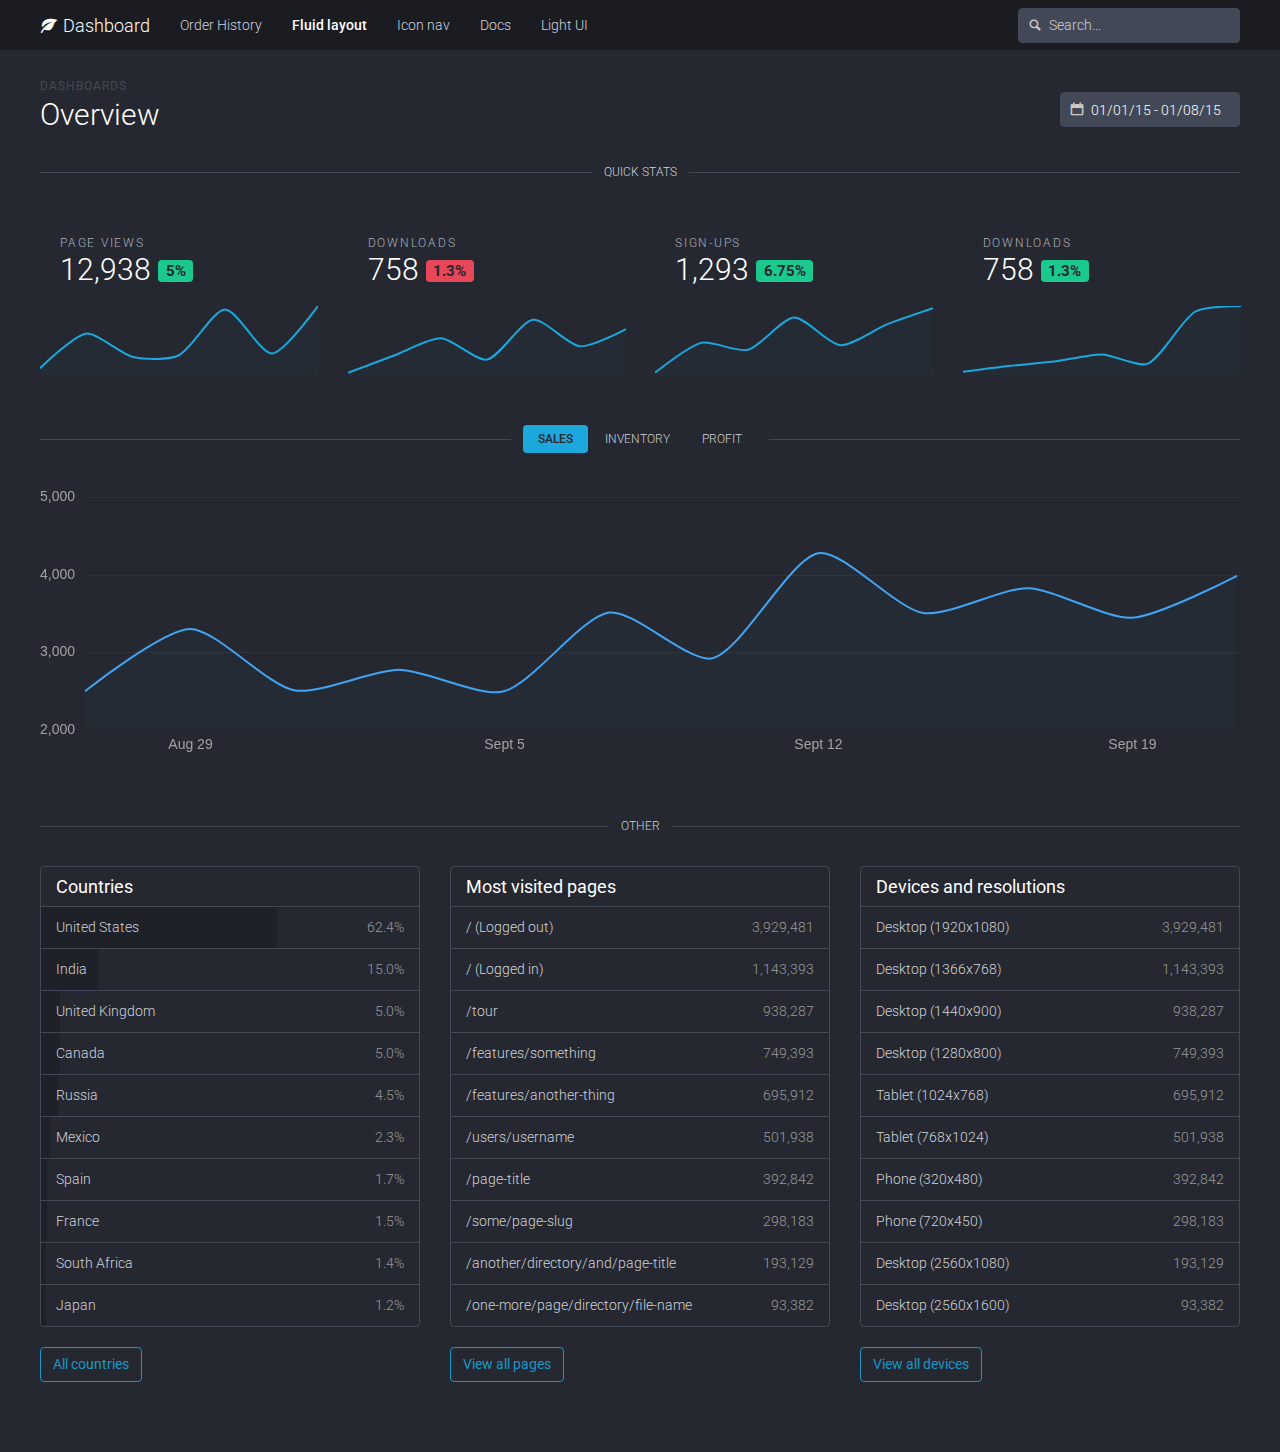
==== fluid/index.html @ c975b9bb "Basic theme files." ====
<!DOCTYPE html>
<html lang="en">
  <head>
    <meta charset="utf-8">
    <meta http-equiv="X-UA-Compatible" content="IE=edge">
    <meta name="viewport" content="width=device-width, initial-scale=1">
    <meta name="description" content="">
    <meta name="keywords" content="">
    <meta name="author" content="">

    <title>
      
        Fluid &middot; 
      
    </title>

    <link href="http://fonts.googleapis.com/css?family=Roboto:300,400,500,700,400italic" rel="stylesheet">
    
      <link href="../assets/css/toolkit-inverse.css" rel="stylesheet">
    
    
    <link href="../assets/css/application.css" rel="stylesheet">

    <style>
      /* note: this is a hack for ios iframe for bootstrap themes shopify page */
      /* this chunk of css is not part of the toolkit :) */
      body {
        width: 1px;
        min-width: 100%;
        *width: 100%;
      }
    </style>
  </head>


<body class="with-top-navbar">
  <nav class="navbar navbar-inverse navbar-fixed-top">
    <div class="container-fluid container-fluid-spacious">
      <div class="navbar-header">
        <button type="button" class="navbar-toggle collapsed" data-toggle="collapse" data-target="#navbar" aria-expanded="false" aria-controls="navbar">
          <span class="sr-only">Toggle navigation</span>
          <span class="icon-bar"></span>
          <span class="icon-bar"></span>
          <span class="icon-bar"></span>
        </button>
        <a class="navbar-brand navbar-brand-emphasized" href="../index.html">
          <span class="icon icon-leaf navbar-brand-icon"></span>
          Dashboard
        </a>
      </div>
      <div id="navbar" class="navbar-collapse collapse">
        <ul class="nav navbar-nav">
          <li >
            <a href="../order-history/index.html">Order History</a>
          </li>
          <li class="active">
            <a href="../fluid/index.html">Fluid layout</a>
          </li>
          <li >
            <a href="../icon-nav/index.html">Icon nav</a>
          </li>
          <li >
            <a href="../docs/index.html">
              Docs
            </a>
          </li>
          <li >
            <a href="../light/index.html">Light UI</a>
          </li>
        </ul>
        <form class="form-inline navbar-form navbar-right">
          <div class="input-with-icon">
            <input class="form-control" type="text" placeholder="Search...">
            <span class="icon icon-magnifying-glass"></span>
          </div>
        </form>
      </div>
    </div>
  </nav>

  <div class="container-fluid container-fluid-spacious">
    <div class="dashhead m-t-md">
  <div class="dashhead-titles">
    <h6 class="dashhead-subtitle">Dashboards</h6>
    <h2 class="dashhead-title">Overview</h2>
  </div>

  <div class="btn-toolbar dashhead-toolbar">
    <div class="btn-toolbar-item input-with-icon">
      <input type="text" value="01/01/15 - 01/08/15" class="form-control" data-provide="datepicker">
      <span class="icon icon-calendar"></span>
    </div>
  </div>
</div>

<div class="hr-divider m-t m-b-md">
  <h3 class="hr-divider-content hr-divider-heading">Quick stats</h3>
</div>
<div class="row statcards">
  <div class="col-sm-6 col-md-3 m-b">
    <div class="statcard">
      <div class="p-a">
        <span class="statcard-desc">Page views</span>
        <h2 class="statcard-number">
          12,938
          <small class="label label-success">5%</small>
        </h2>
      </div>
      <canvas id="sparkline1" width="378" height="94" class="sparkline" data-chart="spark-line" data-value="[{strokeColor: '#1ca8dd', fillColor:'rgba(28,168,221,.03)', data:[28,68,41,43,96,45,100]}]" data-labels="['a', 'b','c','d','e','f','g']" style="width: 189px; height: 47px;"></canvas>
    </div>
  </div>
  <div class="col-sm-6 col-md-3 m-b">
    <div class="statcard">
      <div class="p-a">
        <span class="statcard-desc">Downloads</span>
        <h2 class="statcard-number">
          758
          <small class="label label-danger">1.3%</small>
        </h2>
      </div>
      <canvas id="sparkline1" width="378" height="94" class="sparkline" data-chart="spark-line" data-value="[{strokeColor: '#1ca8dd', fillColor:'rgba(28,168,221,.03)', data:[4,34,64,27,96,50,80]}]" data-labels="['a', 'b','c','d','e','f','g']" style="width: 189px; height: 47px;"></canvas>
    </div>
  </div>
  <div class="col-sm-6 col-md-3 m-b">
    <div class="statcard">
      <div class="p-a">
        <span class="statcard-desc">Sign-ups</span>
        <h2 class="statcard-number">
          1,293
          <small class="label label-success">6.75%</small>
        </h2>
      </div>
      <canvas id="sparkline1" width="378" height="94" class="sparkline" data-chart="spark-line" data-value="[{strokeColor: '#1ca8dd', fillColor:'rgba(28,168,221,.03)', data:[12,38,32,60,36,54,68]}]" data-labels="['a', 'b','c','d','e','f','g']" style="width: 189px; height: 47px;"></canvas>
    </div>
  </div>
  <div class="col-sm-6 col-md-3 m-b">
    <div class="statcard">
      <div class="p-a">
        <span class="statcard-desc">Downloads</span>
        <h2 class="statcard-number">
          758
          <small class="label label-success">1.3%</small>
        </h2>
      </div>
      <canvas id="sparkline1" width="378" height="94" class="sparkline" data-chart="spark-line" data-value="[{strokeColor: '#1ca8dd', fillColor:'rgba(28,168,221,.03)', data:[43,48,52,58,50,95,100]}]" data-labels="['a', 'b','c','d','e','f','g']" style="width: 189px; height: 47px;"></canvas>
    </div>
  </div>
</div>

<div class="hr-divider m-y-md">
  <ul class="nav nav-pills hr-divider-content hr-divider-nav" role="tablist">
    <li class="active" role="presentation">
      <a href="#sales" role="tab" data-toggle="tab" aria-controls="sales">Sales</a>
    </li>
    <li role="presentation">
      <a href="#inventory" role="tab" data-toggle="tab" aria-controls="inventory">Inventory</a>
    </li>
    <li role="presentation">
      <a href="#profit" role="tab" data-toggle="tab" aria-controls="profit">Profit</a>
    </li>
  </ul>
</div>

<div class="tab-content">
  <div role="tabpanel" class="tab-pane active" id="sales">
    <div class="ex-line-graphs">
       <canvas
        class="ex-line-graph"
        width="600" height="400"
        data-chart="line"
        data-scale-line-color="transparent"
        data-scale-grid-line-color="rgba(255,255,255,.05)"
        data-scale-font-color="#a2a2a2"
        data-labels="['','Aug 29','','','Sept 5','','','Sept 12','','','Sept 19','']"
        data-value="[{fillColor: 'rgba(28,168,221,.03)', data: [2500, 3300, 2512, 2775, 2498, 3512, 2925, 4275, 3507, 3825, 3445, 3985]}]">
      </canvas>
    </div>
  </div>

  <div role="tabpanel" class="tab-pane" id="inventory">
    <div class="ex-line-graphs">
      <canvas
        class="ex-line-graph"
        width="600" height="400"
        data-chart="bar"
        data-scale-line-color="transparent"
        data-scale-grid-line-color="rgba(255,255,255,.05)"
        data-scale-font-color="#a2a2a2"
        data-labels="['August','September','October','November','December','January','February']"
        data-value="[{ label: 'First dataset', data: [65, 59, 80, 81, 56, 55, 40] }, { label: 'Second dataset', data: [28, 48, 40, 19, 86, 27, 90] }]">
      </canvas>
    </div>
  </div>

  <div role="tabpanel" class="tab-pane" id="profit">
    <div class="row ex-graphs text-center">
      <div class="col-sm-4">
        <div class="c-w-lg m-x-auto">
          <canvas
            class="ex-graph"
            width="200" height="200"
            data-chart="doughnut"
            data-segment-stroke-color="#222"
            data-value="[{ value: 230, color: '#1ca8dd', label: 'Returning' }, { value: 130, color: '#1bc98e', label: 'New' }]">
          </canvas>
        </div>
        <strong class="text-muted">Traffic</strong>
        <h3>New vs Returning</h3>
      </div>
      <div class="col-sm-4">
        <div class="c-w-lg m-x-auto">
          <canvas
            class="ex-graph"
            width="200" height="200"
            data-chart="doughnut"
            data-segment-stroke-color="#222"
            data-value="[{ value: 330, color: '#1ca8dd', label: 'Recurring' }, { value: 30, color: '#1bc98e', label: 'New' }]">
          </canvas>
        </div>
        <strong class="text-muted">Revenue</strong>
        <h3>New vs Recurring</h3>
      </div>
      <div class="col-sm-4">
        <div class="c-w-lg m-x-auto">
          <canvas
            class="ex-graph"
            width="200" height="200"
            data-chart="doughnut"
            data-segment-stroke-color="#222"
            data-value="[{ value: 100, color: '#42a5f5', label: 'Referrals' }, { value: 260, color: '#1bc98e', label: 'Direct' }]">
          </canvas>
        </div>
        <strong class="text-muted">Traffic</strong>
        <h3>Direct vs Referrals</h3>
      </div>
    </div>
  </div>
</div>

<div class="hr-divider m-t-lg m-b-md">
  <h3 class="hr-divider-content hr-divider-heading">Other</h3>
</div>

<div class="row">
  <div class="col-md-4 m-b">
    <div class="list-group">
      <h4 class="list-group-header">
        Countries
      </h4>
      
        <a class="list-group-item" href="#">
          <span class="list-group-progress" style="width: 62.4%;"></span>
          <span class="pull-right text-muted">62.4%</span>
          United States
        </a>
      
        <a class="list-group-item" href="#">
          <span class="list-group-progress" style="width: 15.0%;"></span>
          <span class="pull-right text-muted">15.0%</span>
          India
        </a>
      
        <a class="list-group-item" href="#">
          <span class="list-group-progress" style="width: 5.0%;"></span>
          <span class="pull-right text-muted">5.0%</span>
          United Kingdom
        </a>
      
        <a class="list-group-item" href="#">
          <span class="list-group-progress" style="width: 5.0%;"></span>
          <span class="pull-right text-muted">5.0%</span>
          Canada
        </a>
      
        <a class="list-group-item" href="#">
          <span class="list-group-progress" style="width: 4.5%;"></span>
          <span class="pull-right text-muted">4.5%</span>
          Russia
        </a>
      
        <a class="list-group-item" href="#">
          <span class="list-group-progress" style="width: 2.3%;"></span>
          <span class="pull-right text-muted">2.3%</span>
          Mexico
        </a>
      
        <a class="list-group-item" href="#">
          <span class="list-group-progress" style="width: 1.7%;"></span>
          <span class="pull-right text-muted">1.7%</span>
          Spain
        </a>
      
        <a class="list-group-item" href="#">
          <span class="list-group-progress" style="width: 1.5%;"></span>
          <span class="pull-right text-muted">1.5%</span>
          France
        </a>
      
        <a class="list-group-item" href="#">
          <span class="list-group-progress" style="width: 1.4%;"></span>
          <span class="pull-right text-muted">1.4%</span>
          South Africa
        </a>
      
        <a class="list-group-item" href="#">
          <span class="list-group-progress" style="width: 1.2%;"></span>
          <span class="pull-right text-muted">1.2%</span>
          Japan
        </a>
      
    </div>
    <a href="#" class="btn btn-primary-outline">All countries</a>
  </div>
  <div class="col-md-4 m-b">
    <div class="list-group">
      <h4 class="list-group-header">
        Most visited pages
      </h4>
      
        <a class="list-group-item" href="#">
          <span class="pull-right text-muted">3,929,481</span>
          / (Logged out)
        </a>
      
        <a class="list-group-item" href="#">
          <span class="pull-right text-muted">1,143,393</span>
          / (Logged in)
        </a>
      
        <a class="list-group-item" href="#">
          <span class="pull-right text-muted">938,287</span>
          /tour
        </a>
      
        <a class="list-group-item" href="#">
          <span class="pull-right text-muted">749,393</span>
          /features/something
        </a>
      
        <a class="list-group-item" href="#">
          <span class="pull-right text-muted">695,912</span>
          /features/another-thing
        </a>
      
        <a class="list-group-item" href="#">
          <span class="pull-right text-muted">501,938</span>
          /users/username
        </a>
      
        <a class="list-group-item" href="#">
          <span class="pull-right text-muted">392,842</span>
          /page-title
        </a>
      
        <a class="list-group-item" href="#">
          <span class="pull-right text-muted">298,183</span>
          /some/page-slug
        </a>
      
        <a class="list-group-item" href="#">
          <span class="pull-right text-muted">193,129</span>
          /another/directory/and/page-title
        </a>
      
        <a class="list-group-item" href="#">
          <span class="pull-right text-muted">93,382</span>
          /one-more/page/directory/file-name
        </a>
      
    </div>
    <a href="#" class="btn btn-primary-outline">View all pages</a>
  </div>
  <div class="col-md-4 m-b">
    <div class="list-group">
      <h4 class="list-group-header">
        Devices and resolutions
      </h4>
      
        <a class="list-group-item" href="#">
          <span class="pull-right text-muted">3,929,481</span>
          Desktop (1920x1080)
        </a>
      
        <a class="list-group-item" href="#">
          <span class="pull-right text-muted">1,143,393</span>
          Desktop (1366x768)
        </a>
      
        <a class="list-group-item" href="#">
          <span class="pull-right text-muted">938,287</span>
          Desktop (1440x900)
        </a>
      
        <a class="list-group-item" href="#">
          <span class="pull-right text-muted">749,393</span>
          Desktop (1280x800)
        </a>
      
        <a class="list-group-item" href="#">
          <span class="pull-right text-muted">695,912</span>
          Tablet (1024x768)
        </a>
      
        <a class="list-group-item" href="#">
          <span class="pull-right text-muted">501,938</span>
          Tablet (768x1024)
        </a>
      
        <a class="list-group-item" href="#">
          <span class="pull-right text-muted">392,842</span>
          Phone (320x480)
        </a>
      
        <a class="list-group-item" href="#">
          <span class="pull-right text-muted">298,183</span>
          Phone (720x450)
        </a>
      
        <a class="list-group-item" href="#">
          <span class="pull-right text-muted">193,129</span>
          Desktop (2560x1080)
        </a>
      
        <a class="list-group-item" href="#">
          <span class="pull-right text-muted">93,382</span>
          Desktop (2560x1600)
        </a>
      
    </div>
    <a href="#" class="btn btn-primary-outline">View all devices</a>
  </div>
</div>

  </div>

    <script src="../assets/js/jquery.min.js"></script>
    <script src="../assets/js/chart.js"></script>
    <script src="../assets/js/tablesorter.min.js"></script>
    <script src="../assets/js/toolkit.js"></script>
    <script src="../assets/js/application.js"></script>
    <script>
      // execute/clear BS loaders for docs
      $(function(){while(window.BS&&window.BS.loader&&window.BS.loader.length){(window.BS.loader.pop())()}})
    </script>
  </body>
</html>
---- assets/css/application.css ----
/* global body padding */
body {
  padding-top:    20px;
  padding-bottom: 20px;
}

@media (min-width: 768px) {
  body {
    padding-top:    50px;
    padding-bottom: 50px;
  }
}


/* global spacing overrides */
h1, h2, h3, h4, h5, h6,
.h1, .h2, .h3, .h4, .h5, .h6 {
  margin-top: 0;
}
hr {
  margin-top: 30px;
  margin-bottom: 30px;
}

.navbar-fixed-top,
.navbar-static-top {
  border-bottom: 0;
}
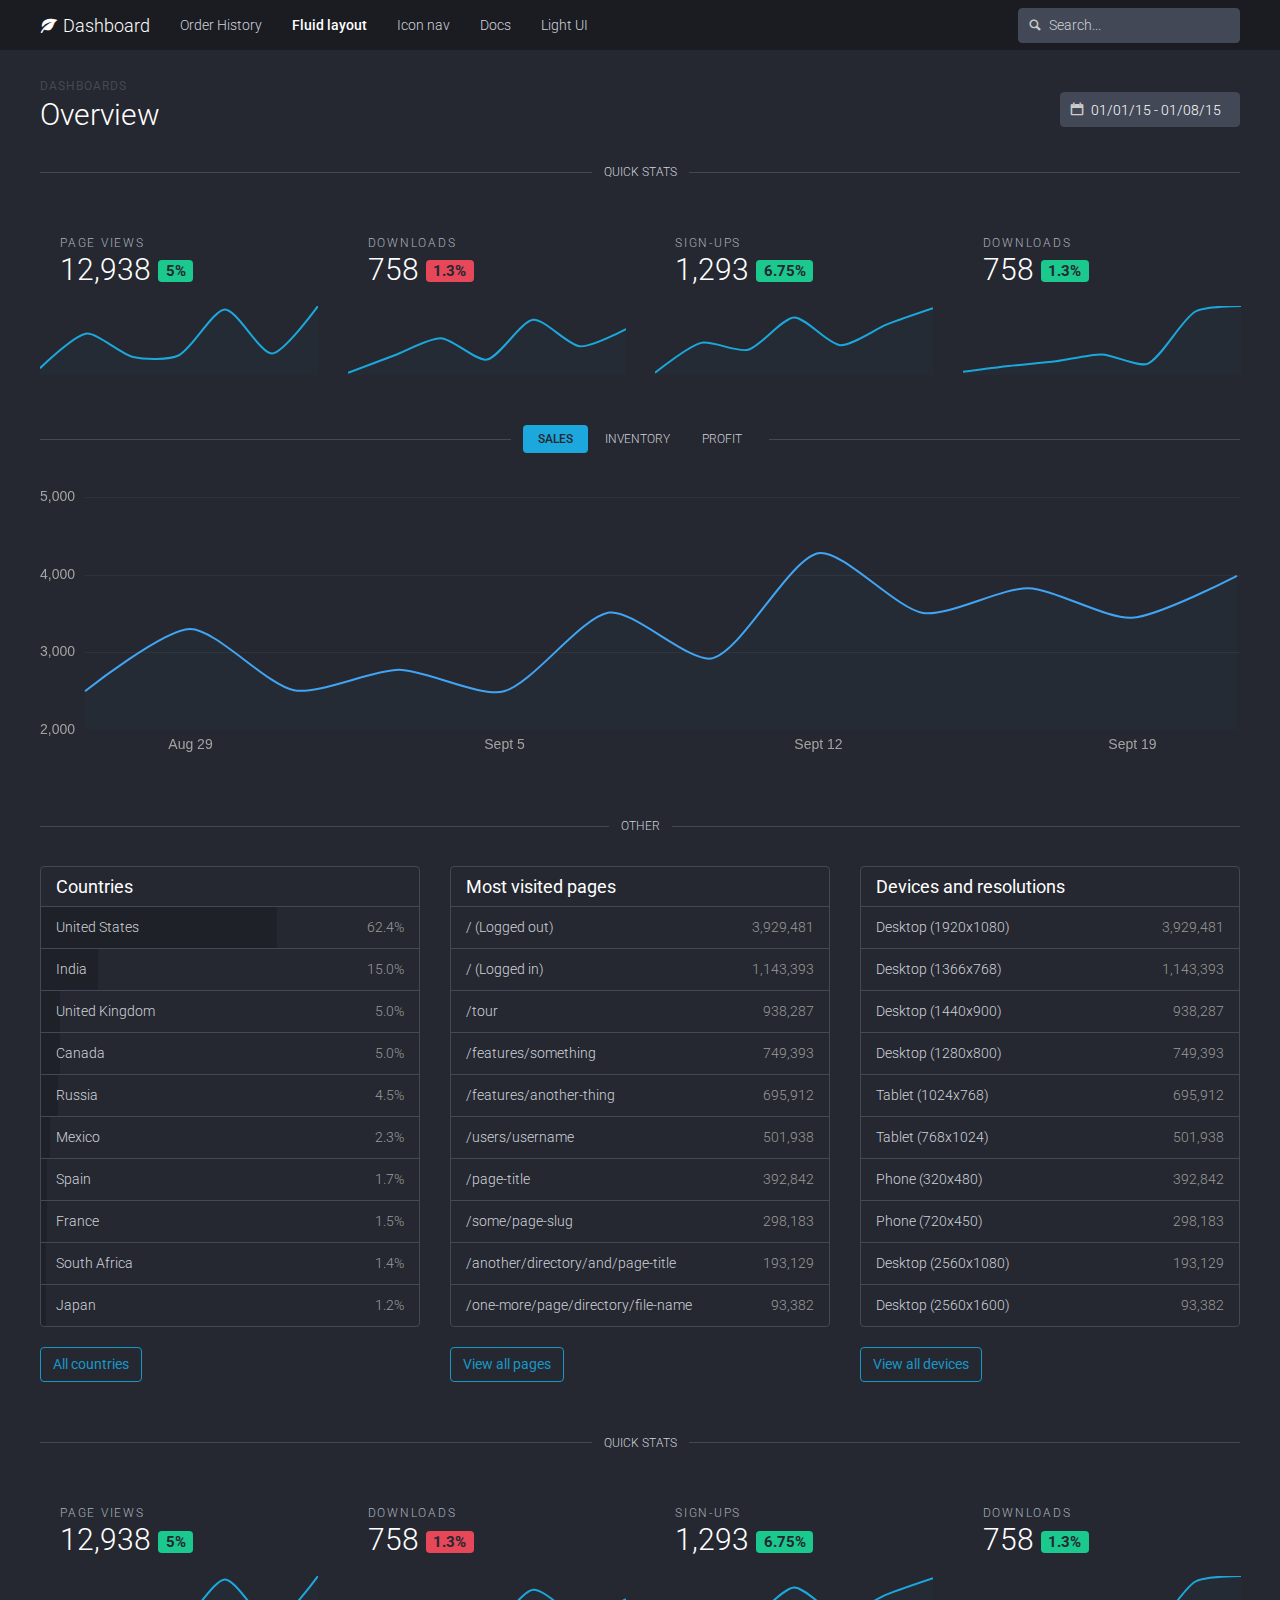
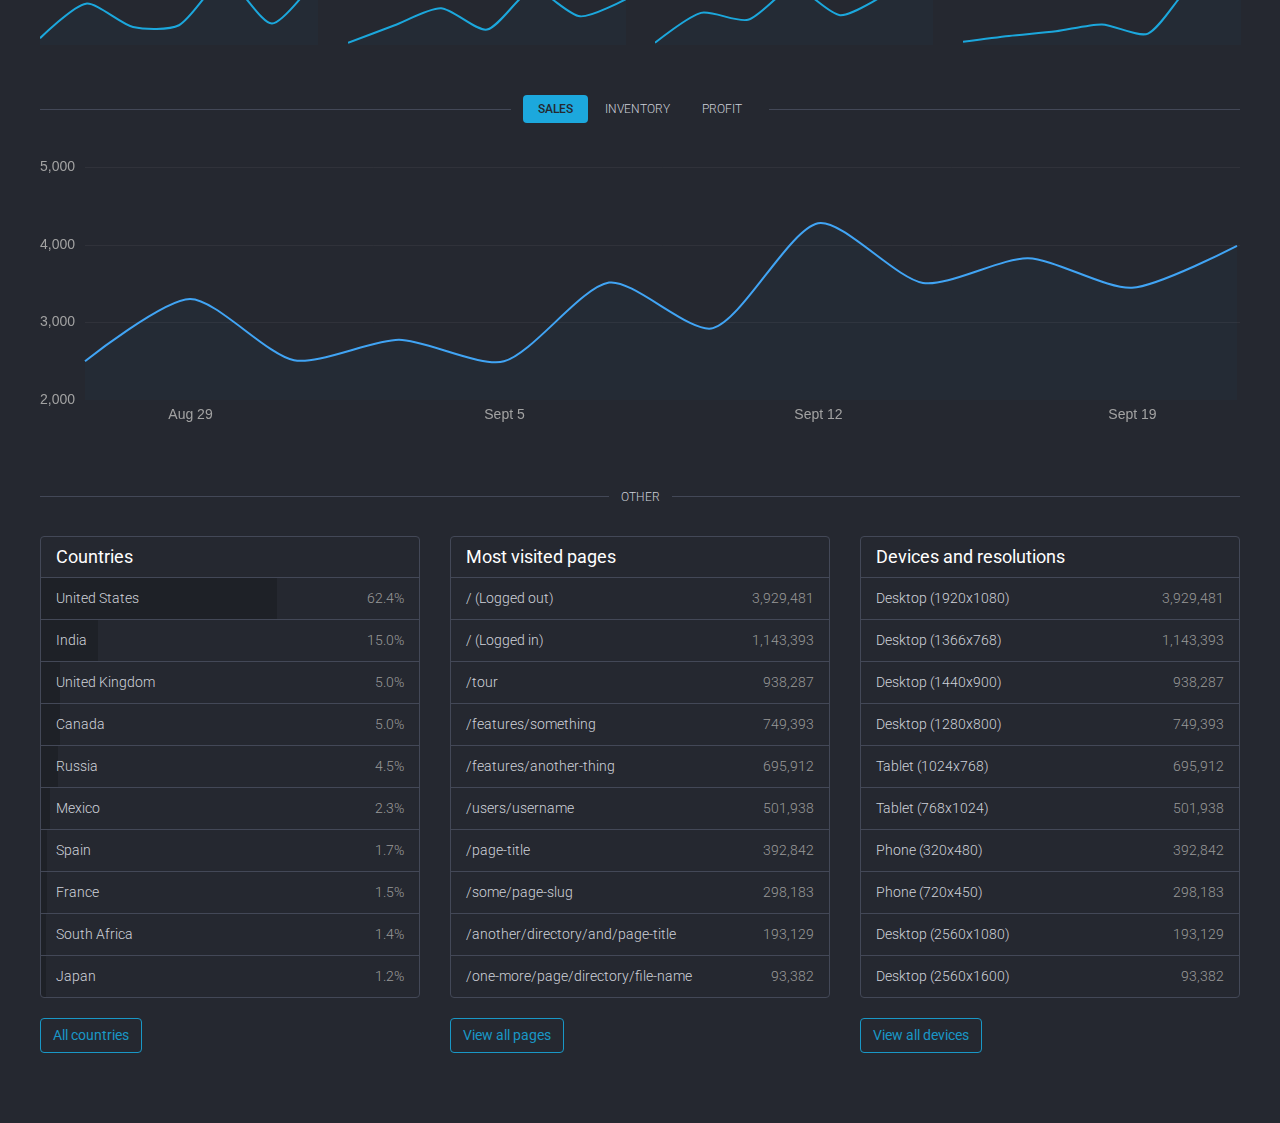
==== commit e5bec609: "Adding split.js." ====
--- a/fluid/index.html
+++ b/fluid/index.html
@@ -1,6 +1,3 @@
-
-
-
 <!DOCTYPE html>
 <html lang="en">
   <head>
@@ -96,6 +93,7 @@
   </div>
 </div>
 
+<div id="one">
 <div class="hr-divider m-t m-b-md">
   <h3 class="hr-divider-content hr-divider-heading">Quick stats</h3>
 </div>
@@ -433,6 +431,346 @@
     <a href="#" class="btn btn-primary-outline">View all devices</a>
   </div>
 </div>
+</div>
+<div id="two">
+<div class="hr-divider m-t m-b-md">
+  <h3 class="hr-divider-content hr-divider-heading">Quick stats</h3>
+</div>
+<div class="row statcards">
+  <div class="col-sm-6 col-md-3 m-b">
+    <div class="statcard">
+      <div class="p-a">
+        <span class="statcard-desc">Page views</span>
+        <h2 class="statcard-number">
+          12,938
+          <small class="label label-success">5%</small>
+        </h2>
+      </div>
+      <canvas id="sparkline1" width="378" height="94" class="sparkline" data-chart="spark-line" data-value="[{strokeColor: '#1ca8dd', fillColor:'rgba(28,168,221,.03)', data:[28,68,41,43,96,45,100]}]" data-labels="['a', 'b','c','d','e','f','g']" style="width: 189px; height: 47px;"></canvas>
+    </div>
+  </div>
+  <div class="col-sm-6 col-md-3 m-b">
+    <div class="statcard">
+      <div class="p-a">
+        <span class="statcard-desc">Downloads</span>
+        <h2 class="statcard-number">
+          758
+          <small class="label label-danger">1.3%</small>
+        </h2>
+      </div>
+      <canvas id="sparkline1" width="378" height="94" class="sparkline" data-chart="spark-line" data-value="[{strokeColor: '#1ca8dd', fillColor:'rgba(28,168,221,.03)', data:[4,34,64,27,96,50,80]}]" data-labels="['a', 'b','c','d','e','f','g']" style="width: 189px; height: 47px;"></canvas>
+    </div>
+  </div>
+  <div class="col-sm-6 col-md-3 m-b">
+    <div class="statcard">
+      <div class="p-a">
+        <span class="statcard-desc">Sign-ups</span>
+        <h2 class="statcard-number">
+          1,293
+          <small class="label label-success">6.75%</small>
+        </h2>
+      </div>
+      <canvas id="sparkline1" width="378" height="94" class="sparkline" data-chart="spark-line" data-value="[{strokeColor: '#1ca8dd', fillColor:'rgba(28,168,221,.03)', data:[12,38,32,60,36,54,68]}]" data-labels="['a', 'b','c','d','e','f','g']" style="width: 189px; height: 47px;"></canvas>
+    </div>
+  </div>
+  <div class="col-sm-6 col-md-3 m-b">
+    <div class="statcard">
+      <div class="p-a">
+        <span class="statcard-desc">Downloads</span>
+        <h2 class="statcard-number">
+          758
+          <small class="label label-success">1.3%</small>
+        </h2>
+      </div>
+      <canvas id="sparkline1" width="378" height="94" class="sparkline" data-chart="spark-line" data-value="[{strokeColor: '#1ca8dd', fillColor:'rgba(28,168,221,.03)', data:[43,48,52,58,50,95,100]}]" data-labels="['a', 'b','c','d','e','f','g']" style="width: 189px; height: 47px;"></canvas>
+    </div>
+  </div>
+</div>
+
+<div class="hr-divider m-y-md">
+  <ul class="nav nav-pills hr-divider-content hr-divider-nav" role="tablist">
+    <li class="active" role="presentation">
+      <a href="#sales" role="tab" data-toggle="tab" aria-controls="sales">Sales</a>
+    </li>
+    <li role="presentation">
+      <a href="#inventory" role="tab" data-toggle="tab" aria-controls="inventory">Inventory</a>
+    </li>
+    <li role="presentation">
+      <a href="#profit" role="tab" data-toggle="tab" aria-controls="profit">Profit</a>
+    </li>
+  </ul>
+</div>
+
+<div class="tab-content">
+  <div role="tabpanel" class="tab-pane active" id="sales">
+    <div class="ex-line-graphs">
+       <canvas
+        class="ex-line-graph"
+        width="600" height="400"
+        data-chart="line"
+        data-scale-line-color="transparent"
+        data-scale-grid-line-color="rgba(255,255,255,.05)"
+        data-scale-font-color="#a2a2a2"
+        data-labels="['','Aug 29','','','Sept 5','','','Sept 12','','','Sept 19','']"
+        data-value="[{fillColor: 'rgba(28,168,221,.03)', data: [2500, 3300, 2512, 2775, 2498, 3512, 2925, 4275, 3507, 3825, 3445, 3985]}]">
+      </canvas>
+    </div>
+  </div>
+
+  <div role="tabpanel" class="tab-pane" id="inventory">
+    <div class="ex-line-graphs">
+      <canvas
+        class="ex-line-graph"
+        width="600" height="400"
+        data-chart="bar"
+        data-scale-line-color="transparent"
+        data-scale-grid-line-color="rgba(255,255,255,.05)"
+        data-scale-font-color="#a2a2a2"
+        data-labels="['August','September','October','November','December','January','February']"
+        data-value="[{ label: 'First dataset', data: [65, 59, 80, 81, 56, 55, 40] }, { label: 'Second dataset', data: [28, 48, 40, 19, 86, 27, 90] }]">
+      </canvas>
+    </div>
+  </div>
+
+  <div role="tabpanel" class="tab-pane" id="profit">
+    <div class="row ex-graphs text-center">
+      <div class="col-sm-4">
+        <div class="c-w-lg m-x-auto">
+          <canvas
+            class="ex-graph"
+            width="200" height="200"
+            data-chart="doughnut"
+            data-segment-stroke-color="#222"
+            data-value="[{ value: 230, color: '#1ca8dd', label: 'Returning' }, { value: 130, color: '#1bc98e', label: 'New' }]">
+          </canvas>
+        </div>
+        <strong class="text-muted">Traffic</strong>
+        <h3>New vs Returning</h3>
+      </div>
+      <div class="col-sm-4">
+        <div class="c-w-lg m-x-auto">
+          <canvas
+            class="ex-graph"
+            width="200" height="200"
+            data-chart="doughnut"
+            data-segment-stroke-color="#222"
+            data-value="[{ value: 330, color: '#1ca8dd', label: 'Recurring' }, { value: 30, color: '#1bc98e', label: 'New' }]">
+          </canvas>
+        </div>
+        <strong class="text-muted">Revenue</strong>
+        <h3>New vs Recurring</h3>
+      </div>
+      <div class="col-sm-4">
+        <div class="c-w-lg m-x-auto">
+          <canvas
+            class="ex-graph"
+            width="200" height="200"
+            data-chart="doughnut"
+            data-segment-stroke-color="#222"
+            data-value="[{ value: 100, color: '#42a5f5', label: 'Referrals' }, { value: 260, color: '#1bc98e', label: 'Direct' }]">
+          </canvas>
+        </div>
+        <strong class="text-muted">Traffic</strong>
+        <h3>Direct vs Referrals</h3>
+      </div>
+    </div>
+  </div>
+</div>
+
+<div class="hr-divider m-t-lg m-b-md">
+  <h3 class="hr-divider-content hr-divider-heading">Other</h3>
+</div>
+
+<div class="row">
+  <div class="col-md-4 m-b">
+    <div class="list-group">
+      <h4 class="list-group-header">
+        Countries
+      </h4>
+      
+        <a class="list-group-item" href="#">
+          <span class="list-group-progress" style="width: 62.4%;"></span>
+          <span class="pull-right text-muted">62.4%</span>
+          United States
+        </a>
+      
+        <a class="list-group-item" href="#">
+          <span class="list-group-progress" style="width: 15.0%;"></span>
+          <span class="pull-right text-muted">15.0%</span>
+          India
+        </a>
+      
+        <a class="list-group-item" href="#">
+          <span class="list-group-progress" style="width: 5.0%;"></span>
+          <span class="pull-right text-muted">5.0%</span>
+          United Kingdom
+        </a>
+      
+        <a class="list-group-item" href="#">
+          <span class="list-group-progress" style="width: 5.0%;"></span>
+          <span class="pull-right text-muted">5.0%</span>
+          Canada
+        </a>
+      
+        <a class="list-group-item" href="#">
+          <span class="list-group-progress" style="width: 4.5%;"></span>
+          <span class="pull-right text-muted">4.5%</span>
+          Russia
+        </a>
+      
+        <a class="list-group-item" href="#">
+          <span class="list-group-progress" style="width: 2.3%;"></span>
+          <span class="pull-right text-muted">2.3%</span>
+          Mexico
+        </a>
+      
+        <a class="list-group-item" href="#">
+          <span class="list-group-progress" style="width: 1.7%;"></span>
+          <span class="pull-right text-muted">1.7%</span>
+          Spain
+        </a>
+      
+        <a class="list-group-item" href="#">
+          <span class="list-group-progress" style="width: 1.5%;"></span>
+          <span class="pull-right text-muted">1.5%</span>
+          France
+        </a>
+      
+        <a class="list-group-item" href="#">
+          <span class="list-group-progress" style="width: 1.4%;"></span>
+          <span class="pull-right text-muted">1.4%</span>
+          South Africa
+        </a>
+      
+        <a class="list-group-item" href="#">
+          <span class="list-group-progress" style="width: 1.2%;"></span>
+          <span class="pull-right text-muted">1.2%</span>
+          Japan
+        </a>
+      
+    </div>
+    <a href="#" class="btn btn-primary-outline">All countries</a>
+  </div>
+  <div class="col-md-4 m-b">
+    <div class="list-group">
+      <h4 class="list-group-header">
+        Most visited pages
+      </h4>
+      
+        <a class="list-group-item" href="#">
+          <span class="pull-right text-muted">3,929,481</span>
+          / (Logged out)
+        </a>
+      
+        <a class="list-group-item" href="#">
+          <span class="pull-right text-muted">1,143,393</span>
+          / (Logged in)
+        </a>
+      
+        <a class="list-group-item" href="#">
+          <span class="pull-right text-muted">938,287</span>
+          /tour
+        </a>
+      
+        <a class="list-group-item" href="#">
+          <span class="pull-right text-muted">749,393</span>
+          /features/something
+        </a>
+      
+        <a class="list-group-item" href="#">
+          <span class="pull-right text-muted">695,912</span>
+          /features/another-thing
+        </a>
+      
+        <a class="list-group-item" href="#">
+          <span class="pull-right text-muted">501,938</span>
+          /users/username
+        </a>
+      
+        <a class="list-group-item" href="#">
+          <span class="pull-right text-muted">392,842</span>
+          /page-title
+        </a>
+      
+        <a class="list-group-item" href="#">
+          <span class="pull-right text-muted">298,183</span>
+          /some/page-slug
+        </a>
+      
+        <a class="list-group-item" href="#">
+          <span class="pull-right text-muted">193,129</span>
+          /another/directory/and/page-title
+        </a>
+      
+        <a class="list-group-item" href="#">
+          <span class="pull-right text-muted">93,382</span>
+          /one-more/page/directory/file-name
+        </a>
+      
+    </div>
+    <a href="#" class="btn btn-primary-outline">View all pages</a>
+  </div>
+  <div class="col-md-4 m-b">
+    <div class="list-group">
+      <h4 class="list-group-header">
+        Devices and resolutions
+      </h4>
+      
+        <a class="list-group-item" href="#">
+          <span class="pull-right text-muted">3,929,481</span>
+          Desktop (1920x1080)
+        </a>
+      
+        <a class="list-group-item" href="#">
+          <span class="pull-right text-muted">1,143,393</span>
+          Desktop (1366x768)
+        </a>
+      
+        <a class="list-group-item" href="#">
+          <span class="pull-right text-muted">938,287</span>
+          Desktop (1440x900)
+        </a>
+      
+        <a class="list-group-item" href="#">
+          <span class="pull-right text-muted">749,393</span>
+          Desktop (1280x800)
+        </a>
+      
+        <a class="list-group-item" href="#">
+          <span class="pull-right text-muted">695,912</span>
+          Tablet (1024x768)
+        </a>
+      
+        <a class="list-group-item" href="#">
+          <span class="pull-right text-muted">501,938</span>
+          Tablet (768x1024)
+        </a>
+      
+        <a class="list-group-item" href="#">
+          <span class="pull-right text-muted">392,842</span>
+          Phone (320x480)
+        </a>
+      
+        <a class="list-group-item" href="#">
+          <span class="pull-right text-muted">298,183</span>
+          Phone (720x450)
+        </a>
+      
+        <a class="list-group-item" href="#">
+          <span class="pull-right text-muted">193,129</span>
+          Desktop (2560x1080)
+        </a>
+      
+        <a class="list-group-item" href="#">
+          <span class="pull-right text-muted">93,382</span>
+          Desktop (2560x1600)
+        </a>
+      
+    </div>
+    <a href="#" class="btn btn-primary-outline">View all devices</a>
+  </div>
+</div>
+</div>
 
   </div>
 
@@ -441,10 +779,13 @@
     <script src="../assets/js/tablesorter.min.js"></script>
     <script src="../assets/js/toolkit.js"></script>
     <script src="../assets/js/application.js"></script>
+    <script src="../assets/js/split.min.js"></script>
     <script>
       // execute/clear BS loaders for docs
       $(function(){while(window.BS&&window.BS.loader&&window.BS.loader.length){(window.BS.loader.pop())()}})
+      Split(['#one', '#two'], {
+        direction: 'vertical'
+      });
     </script>
   </body>
 </html>
-
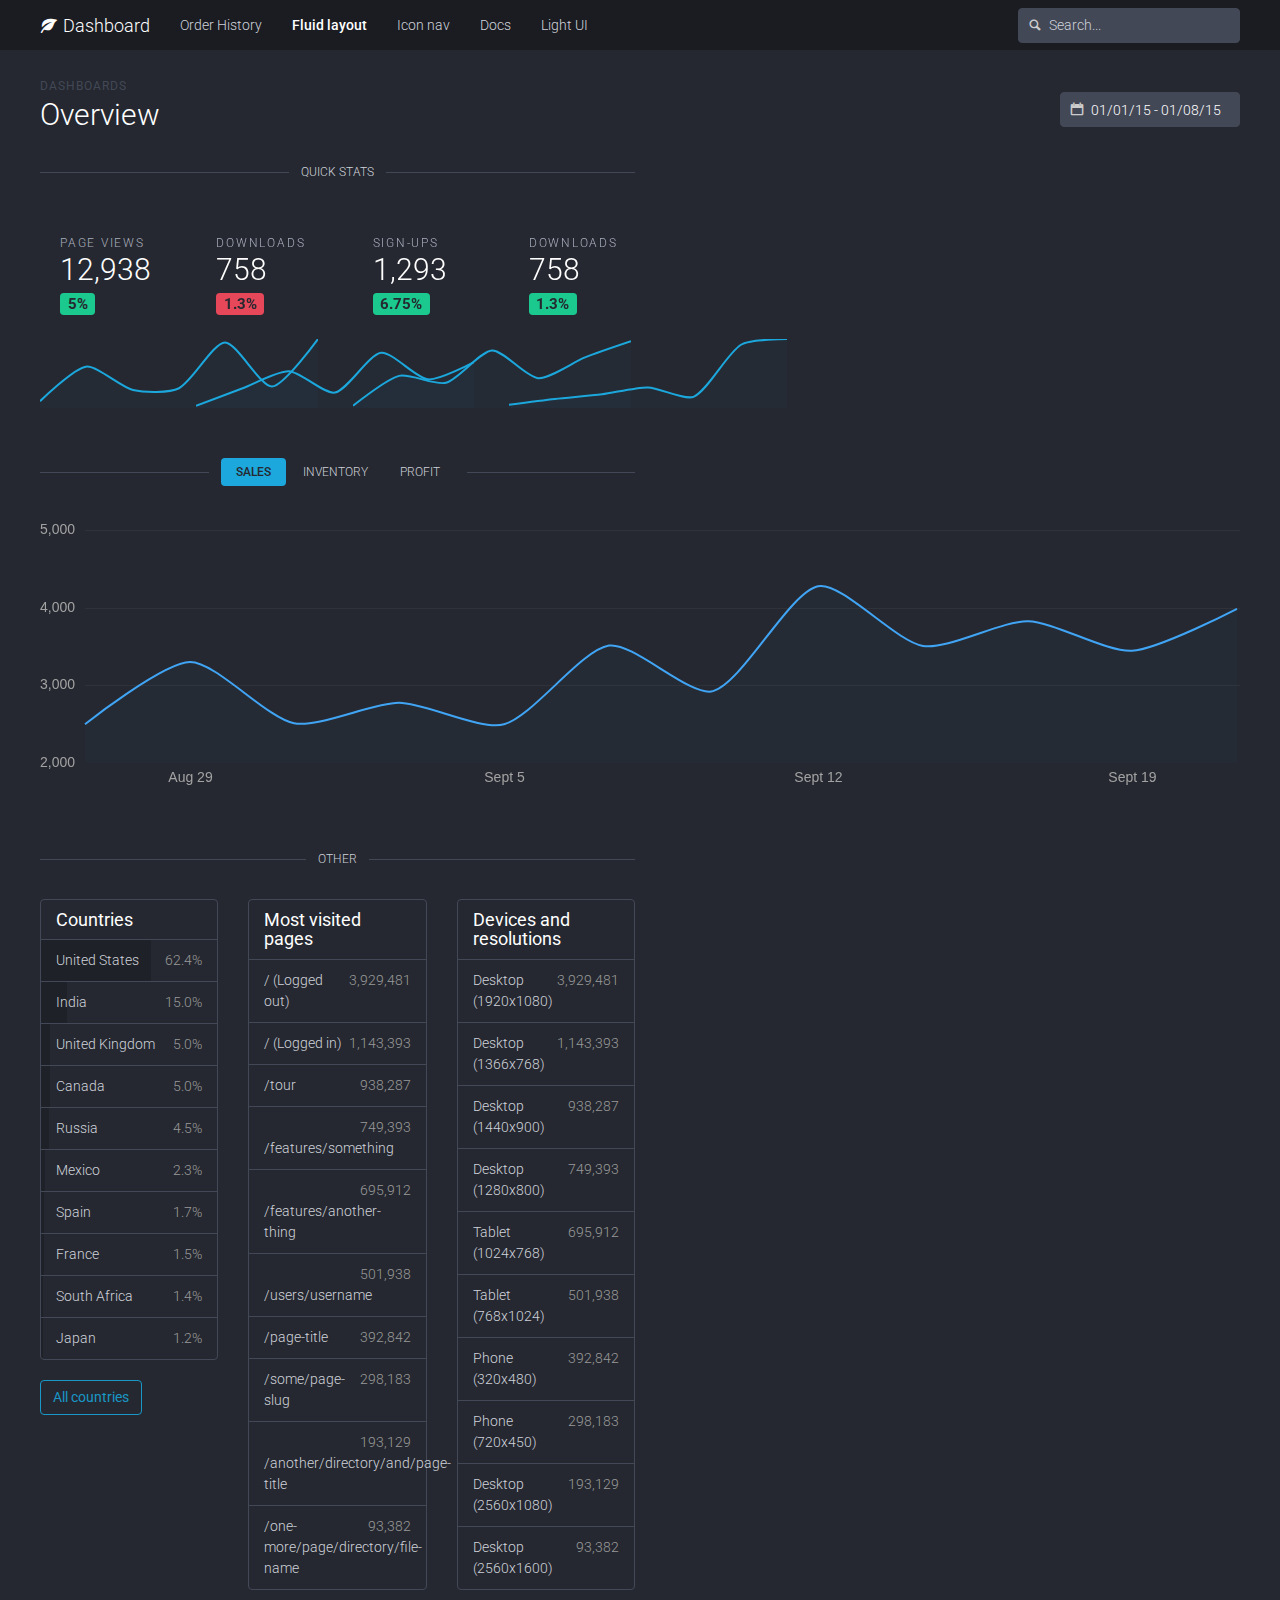
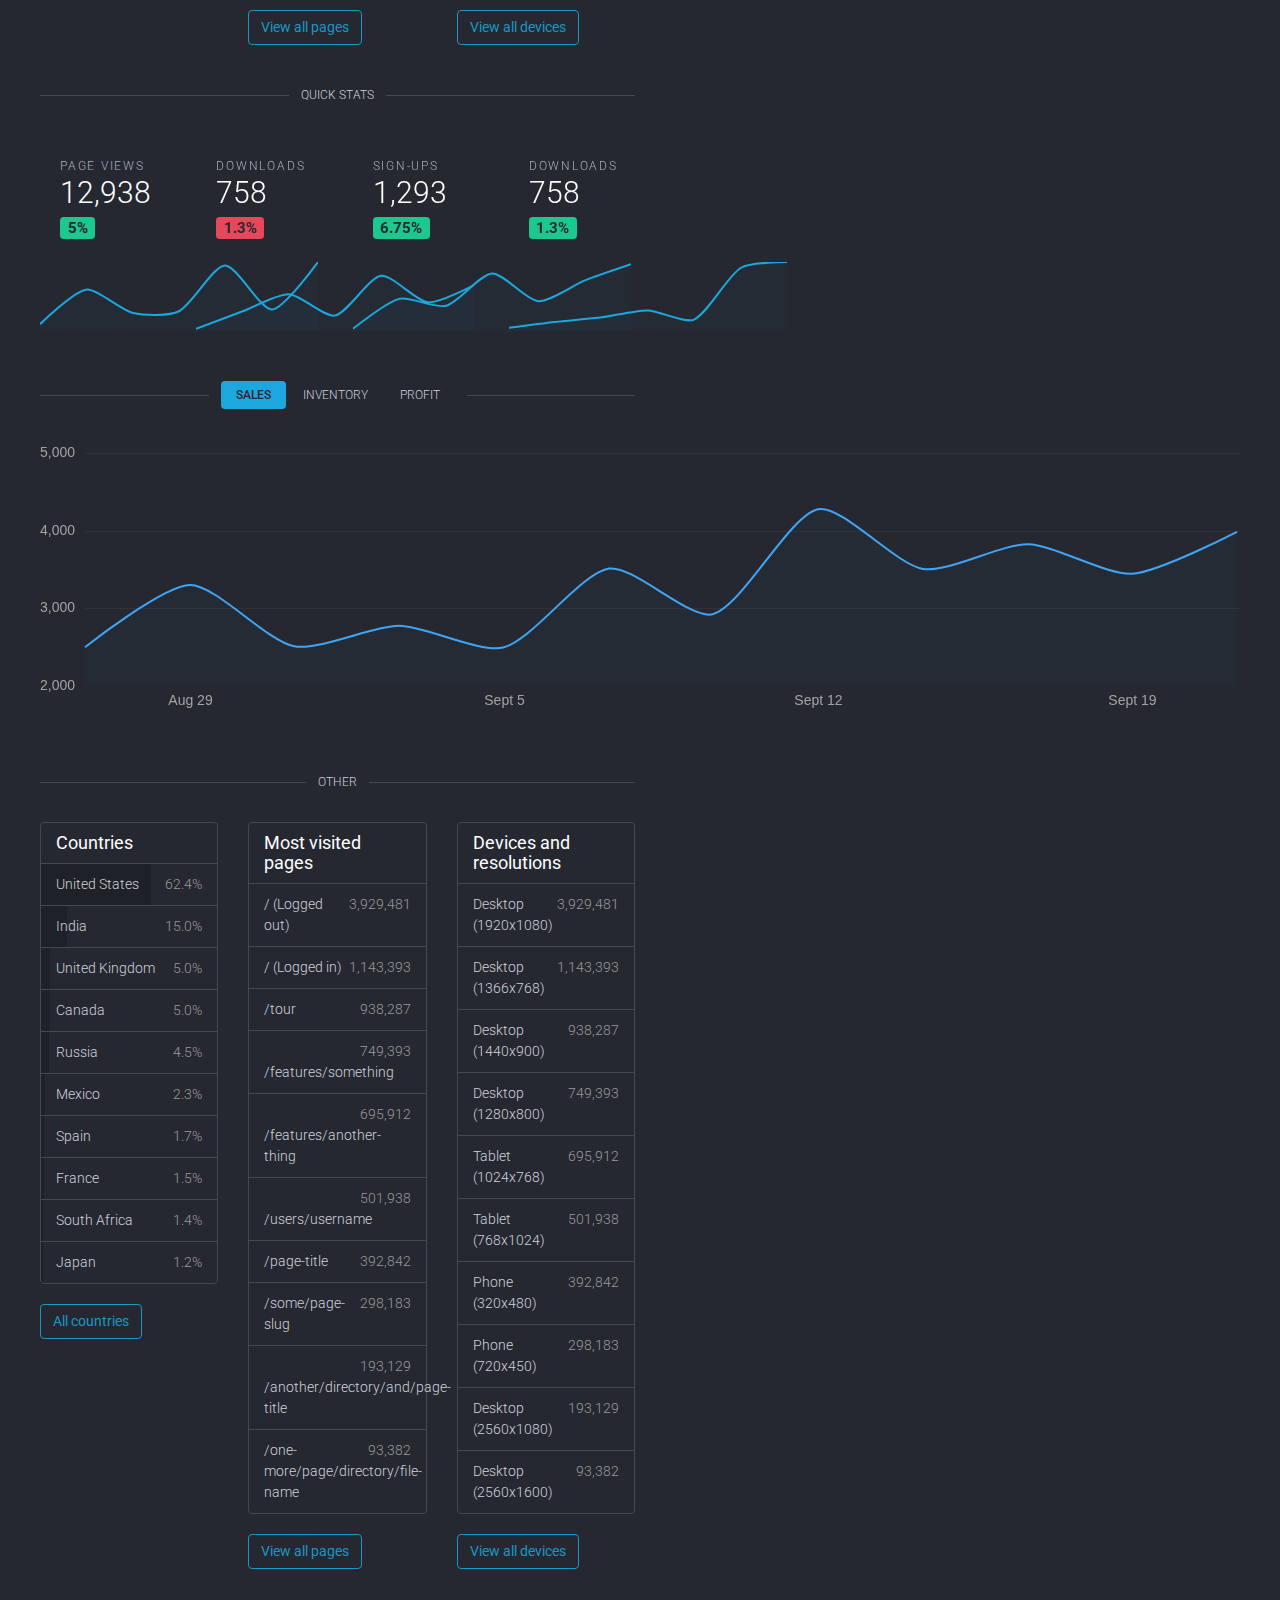
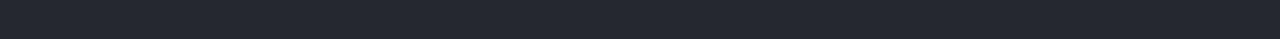
==== commit 49de23da: "Adding split.js classes." ====
--- a/fluid/index.html
+++ b/fluid/index.html
@@ -93,7 +93,7 @@
   </div>
 </div>
 
-<div id="one">
+<div id="one" class="split split-horizontal">
 <div class="hr-divider m-t m-b-md">
   <h3 class="hr-divider-content hr-divider-heading">Quick stats</h3>
 </div>
@@ -432,7 +432,7 @@
   </div>
 </div>
 </div>
-<div id="two">
+<div id="two" class="split split-horizontal">
 <div class="hr-divider m-t m-b-md">
   <h3 class="hr-divider-content hr-divider-heading">Quick stats</h3>
 </div>
@@ -783,8 +783,8 @@
     <script>
       // execute/clear BS loaders for docs
       $(function(){while(window.BS&&window.BS.loader&&window.BS.loader.length){(window.BS.loader.pop())()}})
-      Split(['#one', '#two'], {
-        direction: 'vertical'
+      $(document).ready(function() {
+        Split(['#one', '#two']);
       });
     </script>
   </body>
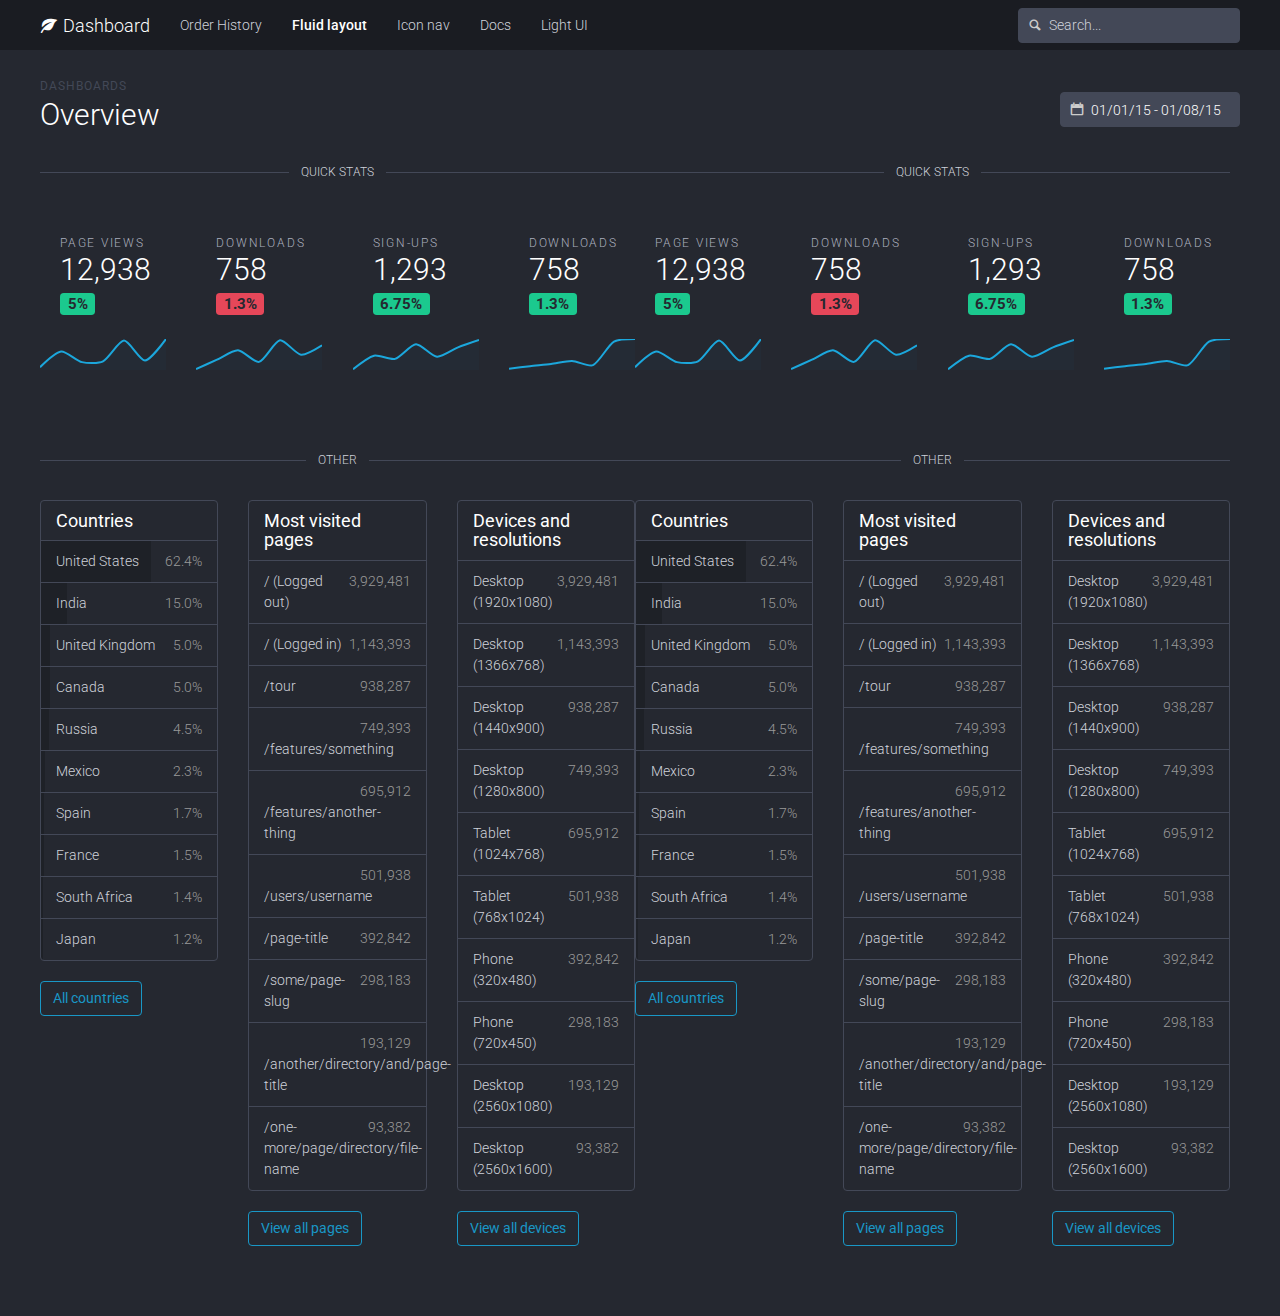
==== commit 9a53539a: "Working example of split screen." ====
--- a/fluid/index.html
+++ b/fluid/index.html
@@ -92,7 +92,6 @@
     </div>
   </div>
 </div>
-
 <div id="one" class="split split-horizontal">
 <div class="hr-divider m-t m-b-md">
   <h3 class="hr-divider-content hr-divider-heading">Quick stats</h3>
@@ -144,96 +143,6 @@
         </h2>
       </div>
       <canvas id="sparkline1" width="378" height="94" class="sparkline" data-chart="spark-line" data-value="[{strokeColor: '#1ca8dd', fillColor:'rgba(28,168,221,.03)', data:[43,48,52,58,50,95,100]}]" data-labels="['a', 'b','c','d','e','f','g']" style="width: 189px; height: 47px;"></canvas>
-    </div>
-  </div>
-</div>
-
-<div class="hr-divider m-y-md">
-  <ul class="nav nav-pills hr-divider-content hr-divider-nav" role="tablist">
-    <li class="active" role="presentation">
-      <a href="#sales" role="tab" data-toggle="tab" aria-controls="sales">Sales</a>
-    </li>
-    <li role="presentation">
-      <a href="#inventory" role="tab" data-toggle="tab" aria-controls="inventory">Inventory</a>
-    </li>
-    <li role="presentation">
-      <a href="#profit" role="tab" data-toggle="tab" aria-controls="profit">Profit</a>
-    </li>
-  </ul>
-</div>
-
-<div class="tab-content">
-  <div role="tabpanel" class="tab-pane active" id="sales">
-    <div class="ex-line-graphs">
-       <canvas
-        class="ex-line-graph"
-        width="600" height="400"
-        data-chart="line"
-        data-scale-line-color="transparent"
-        data-scale-grid-line-color="rgba(255,255,255,.05)"
-        data-scale-font-color="#a2a2a2"
-        data-labels="['','Aug 29','','','Sept 5','','','Sept 12','','','Sept 19','']"
-        data-value="[{fillColor: 'rgba(28,168,221,.03)', data: [2500, 3300, 2512, 2775, 2498, 3512, 2925, 4275, 3507, 3825, 3445, 3985]}]">
-      </canvas>
-    </div>
-  </div>
-
-  <div role="tabpanel" class="tab-pane" id="inventory">
-    <div class="ex-line-graphs">
-      <canvas
-        class="ex-line-graph"
-        width="600" height="400"
-        data-chart="bar"
-        data-scale-line-color="transparent"
-        data-scale-grid-line-color="rgba(255,255,255,.05)"
-        data-scale-font-color="#a2a2a2"
-        data-labels="['August','September','October','November','December','January','February']"
-        data-value="[{ label: 'First dataset', data: [65, 59, 80, 81, 56, 55, 40] }, { label: 'Second dataset', data: [28, 48, 40, 19, 86, 27, 90] }]">
-      </canvas>
-    </div>
-  </div>
-
-  <div role="tabpanel" class="tab-pane" id="profit">
-    <div class="row ex-graphs text-center">
-      <div class="col-sm-4">
-        <div class="c-w-lg m-x-auto">
-          <canvas
-            class="ex-graph"
-            width="200" height="200"
-            data-chart="doughnut"
-            data-segment-stroke-color="#222"
-            data-value="[{ value: 230, color: '#1ca8dd', label: 'Returning' }, { value: 130, color: '#1bc98e', label: 'New' }]">
-          </canvas>
-        </div>
-        <strong class="text-muted">Traffic</strong>
-        <h3>New vs Returning</h3>
-      </div>
-      <div class="col-sm-4">
-        <div class="c-w-lg m-x-auto">
-          <canvas
-            class="ex-graph"
-            width="200" height="200"
-            data-chart="doughnut"
-            data-segment-stroke-color="#222"
-            data-value="[{ value: 330, color: '#1ca8dd', label: 'Recurring' }, { value: 30, color: '#1bc98e', label: 'New' }]">
-          </canvas>
-        </div>
-        <strong class="text-muted">Revenue</strong>
-        <h3>New vs Recurring</h3>
-      </div>
-      <div class="col-sm-4">
-        <div class="c-w-lg m-x-auto">
-          <canvas
-            class="ex-graph"
-            width="200" height="200"
-            data-chart="doughnut"
-            data-segment-stroke-color="#222"
-            data-value="[{ value: 100, color: '#42a5f5', label: 'Referrals' }, { value: 260, color: '#1bc98e', label: 'Direct' }]">
-          </canvas>
-        </div>
-        <strong class="text-muted">Traffic</strong>
-        <h3>Direct vs Referrals</h3>
-      </div>
     </div>
   </div>
 </div>
@@ -483,96 +392,6 @@
         </h2>
       </div>
       <canvas id="sparkline1" width="378" height="94" class="sparkline" data-chart="spark-line" data-value="[{strokeColor: '#1ca8dd', fillColor:'rgba(28,168,221,.03)', data:[43,48,52,58,50,95,100]}]" data-labels="['a', 'b','c','d','e','f','g']" style="width: 189px; height: 47px;"></canvas>
-    </div>
-  </div>
-</div>
-
-<div class="hr-divider m-y-md">
-  <ul class="nav nav-pills hr-divider-content hr-divider-nav" role="tablist">
-    <li class="active" role="presentation">
-      <a href="#sales" role="tab" data-toggle="tab" aria-controls="sales">Sales</a>
-    </li>
-    <li role="presentation">
-      <a href="#inventory" role="tab" data-toggle="tab" aria-controls="inventory">Inventory</a>
-    </li>
-    <li role="presentation">
-      <a href="#profit" role="tab" data-toggle="tab" aria-controls="profit">Profit</a>
-    </li>
-  </ul>
-</div>
-
-<div class="tab-content">
-  <div role="tabpanel" class="tab-pane active" id="sales">
-    <div class="ex-line-graphs">
-       <canvas
-        class="ex-line-graph"
-        width="600" height="400"
-        data-chart="line"
-        data-scale-line-color="transparent"
-        data-scale-grid-line-color="rgba(255,255,255,.05)"
-        data-scale-font-color="#a2a2a2"
-        data-labels="['','Aug 29','','','Sept 5','','','Sept 12','','','Sept 19','']"
-        data-value="[{fillColor: 'rgba(28,168,221,.03)', data: [2500, 3300, 2512, 2775, 2498, 3512, 2925, 4275, 3507, 3825, 3445, 3985]}]">
-      </canvas>
-    </div>
-  </div>
-
-  <div role="tabpanel" class="tab-pane" id="inventory">
-    <div class="ex-line-graphs">
-      <canvas
-        class="ex-line-graph"
-        width="600" height="400"
-        data-chart="bar"
-        data-scale-line-color="transparent"
-        data-scale-grid-line-color="rgba(255,255,255,.05)"
-        data-scale-font-color="#a2a2a2"
-        data-labels="['August','September','October','November','December','January','February']"
-        data-value="[{ label: 'First dataset', data: [65, 59, 80, 81, 56, 55, 40] }, { label: 'Second dataset', data: [28, 48, 40, 19, 86, 27, 90] }]">
-      </canvas>
-    </div>
-  </div>
-
-  <div role="tabpanel" class="tab-pane" id="profit">
-    <div class="row ex-graphs text-center">
-      <div class="col-sm-4">
-        <div class="c-w-lg m-x-auto">
-          <canvas
-            class="ex-graph"
-            width="200" height="200"
-            data-chart="doughnut"
-            data-segment-stroke-color="#222"
-            data-value="[{ value: 230, color: '#1ca8dd', label: 'Returning' }, { value: 130, color: '#1bc98e', label: 'New' }]">
-          </canvas>
-        </div>
-        <strong class="text-muted">Traffic</strong>
-        <h3>New vs Returning</h3>
-      </div>
-      <div class="col-sm-4">
-        <div class="c-w-lg m-x-auto">
-          <canvas
-            class="ex-graph"
-            width="200" height="200"
-            data-chart="doughnut"
-            data-segment-stroke-color="#222"
-            data-value="[{ value: 330, color: '#1ca8dd', label: 'Recurring' }, { value: 30, color: '#1bc98e', label: 'New' }]">
-          </canvas>
-        </div>
-        <strong class="text-muted">Revenue</strong>
-        <h3>New vs Recurring</h3>
-      </div>
-      <div class="col-sm-4">
-        <div class="c-w-lg m-x-auto">
-          <canvas
-            class="ex-graph"
-            width="200" height="200"
-            data-chart="doughnut"
-            data-segment-stroke-color="#222"
-            data-value="[{ value: 100, color: '#42a5f5', label: 'Referrals' }, { value: 260, color: '#1bc98e', label: 'Direct' }]">
-          </canvas>
-        </div>
-        <strong class="text-muted">Traffic</strong>
-        <h3>Direct vs Referrals</h3>
-      </div>
     </div>
   </div>
 </div>
@@ -783,9 +602,7 @@
     <script>
       // execute/clear BS loaders for docs
       $(function(){while(window.BS&&window.BS.loader&&window.BS.loader.length){(window.BS.loader.pop())()}})
-      $(document).ready(function() {
-        Split(['#one', '#two']);
-      });
+      Split(['#one', '#two']);
     </script>
   </body>
 </html>
--- a/assets/css/application.css
+++ b/assets/css/application.css
@@ -10,7 +10,6 @@
     padding-bottom: 50px;
   }
 }
-
 
 /* global spacing overrides */
 h1, h2, h3, h4, h5, h6,
@@ -26,3 +25,43 @@
 .navbar-static-top {
   border-bottom: 0;
 }
+
+.gutter {
+  background-color: #eee;
+
+  background-repeat: no-repeat;
+  background-position: 50%;
+
+  cursor: move;
+  cursor: grab;
+  cursor: -moz-grab;
+  cursor: -webkit-grab;
+}
+
+.gutter.gutter-horizontal {
+  background-image: url('grips/vertical.png');
+}
+
+.gutter.gutter-vertical {
+  background-image: url('grips/horizontal.png');
+}
+
+.split {
+  -webkit-box-sizing: border-box;
+     -moz-box-sizing: border-box;
+          box-sizing: border-box;
+}
+
+.split.split-horizontal, .gutter.gutter-horizontal {
+  height: 100%;
+  float: left;
+}
+
+.split {
+  overflow-y: auto;
+  overflow-x: hidden;
+}
+
+#one, #two {
+  min-height:200px;
+}
